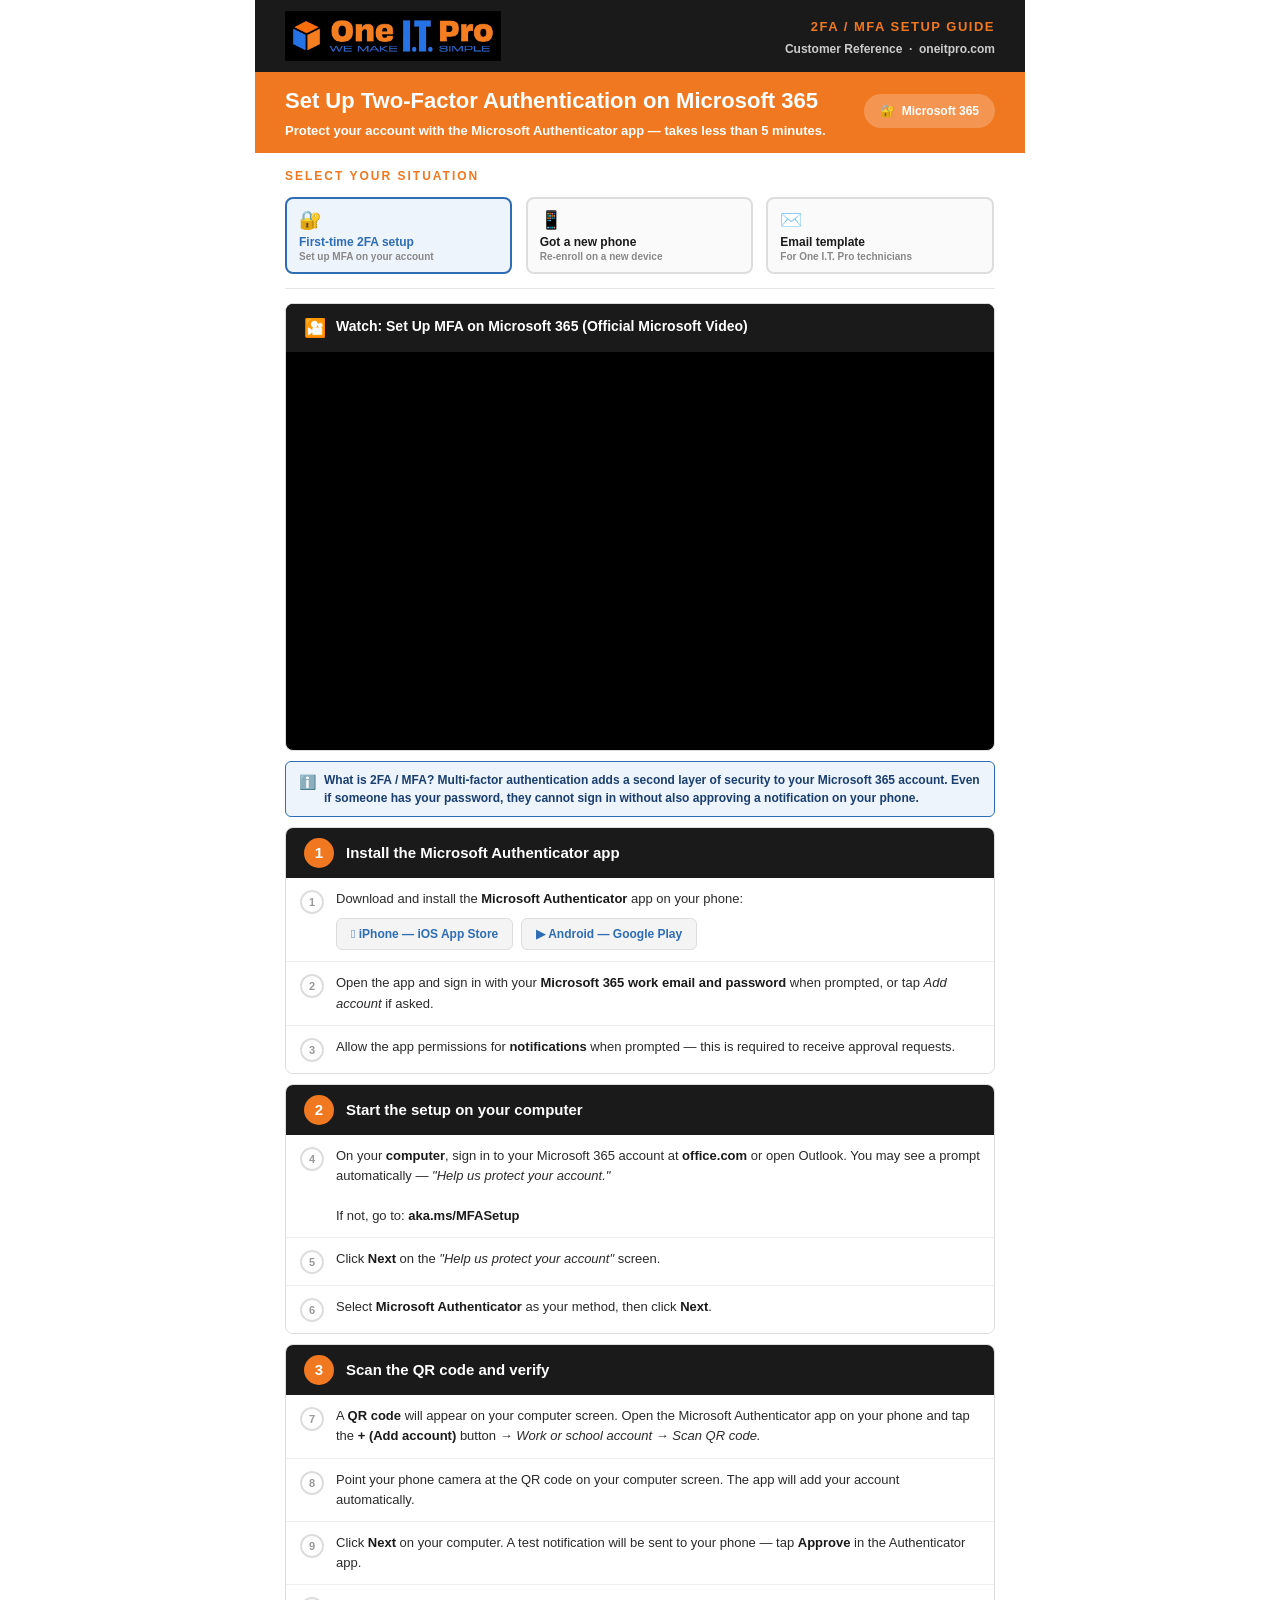
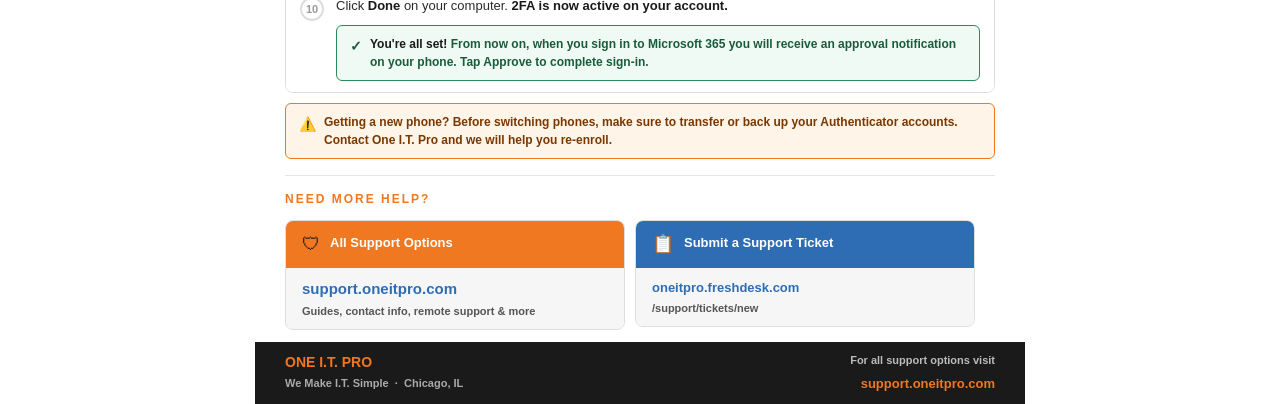
==== 2FA.html @ b77e2d95 "Make support cards clickable on 2FA and 3CX guides" ====
<!DOCTYPE html>
<html lang="en">
<head>
<meta charset="UTF-8">
<meta name="viewport" content="width=device-width, initial-scale=1.0">
<title>One I.T. Pro &ndash; Set Up 2FA / MFA on Microsoft 365</title>
<style>
* { box-sizing: border-box; margin: 0; padding: 0; }
.clearfix { clear: both; }
body {
  font-family: Arial, Helvetica, sans-serif;
  background: #ffffff;
  color: #1a1a1a;
  font-size: 15px;
  line-height: 1.5;
  max-width: 770px; width: 100%; margin: 0 auto;
}

/* HEADER */
.header { background: #1a1a1a; padding: 11px 30px; overflow: hidden; }
.header-logo { float: left; }
.header-logo img { height: 50px; display: block; }
.header-info { float: right; text-align: right; padding-top: 6px; }
.header-info .doc-title { color: #F07820; font-size: 13px; font-weight: 800; letter-spacing: 1.5px; text-transform: uppercase; }
.header-info .doc-sub { color: #cccccc; font-size: 12px; font-weight: 600; margin-top: 3px; }

/* HERO */
.hero { background: #F07820; padding: 12px 30px; overflow: hidden; }
.hero-left { float: left; }
.hero-left h1 { font-size: 22px; font-weight: 900; color: #ffffff; }
.hero-left p  { font-size: 13px; font-weight: 600; color: #ffffff; margin-top: 4px; }
.hero-right { float: right; padding-top: 10px; }
.hero-badge { background: rgba(255,255,255,0.22); border-radius: 22px; padding: 8px 16px; font-size: 12px; font-weight: 800; color: #ffffff; white-space: nowrap; }

/* CONTENT */
.content { padding: 14px 30px 12px; }

/* SECTION LABEL */
.section-label { font-size: 12px; font-weight: 800; letter-spacing: 2px; text-transform: uppercase; color: #F07820; margin-bottom: 12px; }

/* DIVIDER */
.divider { height: 1px; background: #e5e5e5; margin: 0 0 14px; }

/* TABS - inline-block with comment whitespace suppression */
.tab-wrap { margin-bottom: 14px; font-size: 0; }
.tab-btn {
  display: inline-block;
  width: 32%;
  margin-right: 1.9%;
  vertical-align: top;
  border: 2px solid #dddddd;
  border-radius: 8px;
  padding: 10px 12px;
  cursor: pointer;
  background: #fafafa;
  text-align: left;
  font-family: Arial, Helvetica, sans-serif;
  font-size: 15px;
  box-sizing: border-box;
}
.tab-btn:last-child { margin-right: 0; }
.tab-btn:hover { border-color: #2E6DB4; }
.tab-btn.active { border-color: #2E6DB4; background: #eef4fc; }
.tab-btn .tb-icon { font-size: 18px; display: block; margin-bottom: 4px; }
.tab-btn .tb-title { font-size: 12px; font-weight: 800; color: #1a1a1a; display: block; }
.tab-btn.active .tb-title { color: #2E6DB4; }
.tab-btn .tb-desc  { font-size: 10px; font-weight: 600; color: #888888; display: block; margin-top: 2px; }

/* TAB PANELS */
.tab-panel { display: none; }
.tab-panel.active { display: block; }

/* STEP CARDS */
.step-card { border: 1px solid #dddddd; border-radius: 8px; overflow: hidden; margin-bottom: 10px; }
.step-card-hdr { background: #1a1a1a; padding: 10px 18px; overflow: hidden; }
.step-card-num { float: left; width: 30px; height: 30px; border-radius: 50%; background: #F07820; color: #fff; font-size: 15px; font-weight: 900; text-align: center; line-height: 30px; margin-right: 12px; }
.step-card-title { overflow: hidden; padding-top: 4px; font-size: 15px; font-weight: 800; color: #ffffff; }

/* INSTRUCTION ROWS */
.instr-row { background: #ffffff; border-bottom: 1px solid #eeeeee; padding: 11px 14px; overflow: hidden; }
.instr-row:last-child { border-bottom: none; }
.instr-num { float: left; width: 24px; height: 24px; border-radius: 50%; border: 2px solid #dddddd; color: #999999; font-size: 11px; font-weight: 800; text-align: center; line-height: 20px; margin-right: 12px; margin-top: 1px; }
.instr-body { overflow: hidden; font-size: 13px; color: #2a2a2a; line-height: 1.55; }
.instr-body strong { font-weight: 800; color: #1a1a1a; }
.instr-body em { font-style: italic; }

/* STORE BUTTONS */
.store-links { overflow: hidden; margin-top: 9px; }
.store-btn { float: left; margin-right: 8px; display: inline-block; padding: 6px 14px; border-radius: 6px; border: 1px solid #dddddd; background: #f4f4f4; font-size: 12px; font-weight: 800; color: #2E6DB4; text-decoration: none; }
.store-btn:hover { background: #eef4fc; }

/* CALLOUT BOXES */
.callout { border-radius: 6px; padding: 9px 13px; margin-top: 9px; font-size: 12px; font-weight: 600; overflow: hidden; line-height: 1.5; }
.callout-warn   { background: #fff4e8; border: 1px solid #F07820; color: #7a3800; }
.callout-info   { background: #eef4fc; border: 1px solid #2E6DB4; color: #1a3f6f; }
.callout-success { background: #f0faf4; border: 1px solid #2a8a5c; color: #1a5c3a; }
.callout-icon   { float: left; font-size: 14px; margin-right: 8px; margin-top: 1px; }
.callout-text   { overflow: hidden; }
.callout strong { font-weight: 900; }

/* VIDEO EMBED */
.video-wrap { margin: 0 0 10px; border: 1px solid #dddddd; border-radius: 8px; overflow: hidden; background: #000; }
.video-wrap-hdr { background: #1a1a1a; padding: 10px 18px; overflow: hidden; }
.video-wrap-hdr .vw-icon { float: left; font-size: 18px; margin-right: 10px; padding-top: 1px; }
.video-wrap-hdr .vw-title { overflow: hidden; font-size: 14px; font-weight: 800; color: #ffffff; padding-top: 2px; }
.video-inner { position: relative; padding-bottom: 56.25%; height: 0; overflow: hidden; }
.video-inner iframe { position: absolute; top: 0; left: 0; width: 100%; height: 100%; border: none; }

/* EMAIL CARDS */
.email-card { border: 1px solid #dddddd; border-radius: 8px; overflow: hidden; margin-bottom: 12px; }
.email-card-hdr { background: #2E6DB4; padding: 10px 18px; overflow: hidden; }
.email-card-hdr .ec-icon { float: left; font-size: 18px; margin-right: 10px; padding-top: 1px; }
.email-card-hdr .ec-title { overflow: hidden; font-size: 14px; font-weight: 800; color: #ffffff; padding-top: 2px; }
.copy-btn { float: right; padding: 4px 12px; border-radius: 5px; border: 1px solid rgba(255,255,255,0.4); background: rgba(255,255,255,0.15); color: #ffffff; font-size: 11px; font-weight: 800; cursor: pointer; font-family: Arial, Helvetica, sans-serif; margin-top: 1px; }
.copy-btn:hover { background: rgba(255,255,255,0.28); }
.email-body { background: #f9f9f9; padding: 14px 18px; font-family: "Courier New", Courier, monospace; font-size: 12px; line-height: 1.7; color: #2a2a2a; white-space: pre-wrap; word-break: break-word; }

/* FOOTER */
.footer { background: #1a1a1a; padding: 10px 30px; overflow: hidden; }
.footer-left { float: left; }
.footer-brand { color: #F07820; font-size: 14px; font-weight: 900; }
.footer-sub   { color: #aaaaaa; font-size: 11px; font-weight: 600; margin-top: 2px; }
.footer-right { float: right; text-align: right; }
.footer-support-label { color: #bbbbbb; font-size: 11px; font-weight: 600; margin-bottom: 3px; }
.footer-url a { color: #F07820; font-size: 13px; font-weight: 800; text-decoration: none; }
</style>
</head>
<body>

<!-- HEADER -->
<div class="header">
  <div class="header-logo"><img src="[data-uri]" alt="One I.T. Pro"></div>
  <div class="header-info">
    <div class="doc-title">2FA / MFA Setup Guide</div>
    <div class="doc-sub">Customer Reference &nbsp;&middot;&nbsp; oneitpro.com</div>
  </div>
  <div class="clearfix"></div>
</div>

<!-- HERO -->
<div class="hero">
  <div class="hero-left">
    <h1>Set Up Two-Factor Authentication on Microsoft 365</h1>
    <p>Protect your account with the Microsoft Authenticator app &mdash; takes less than 5 minutes.</p>
  </div>
  <div class="hero-right">
    <div class="hero-badge">&#128272;&nbsp; Microsoft 365</div>
  </div>
  <div class="clearfix"></div>
</div>

<!-- CONTENT -->
<div class="content">

  <div class="section-label">Select Your Situation</div>
  <div class="tab-wrap"><!--
    --><button class="tab-btn active" onclick="switchTab('setup', this)"><span class="tb-icon">&#128272;</span><span class="tb-title">First-time 2FA setup</span><span class="tb-desc">Set up MFA on your account</span></button><!--
    --><button class="tab-btn" onclick="switchTab('newphone', this)"><span class="tb-icon">&#128241;</span><span class="tb-title">Got a new phone</span><span class="tb-desc">Re-enroll on a new device</span></button><!--
    --><button class="tab-btn" onclick="switchTab('email', this)"><span class="tb-icon">&#9993;&#65039;</span><span class="tb-title">Email template</span><span class="tb-desc">For One I.T. Pro technicians</span></button><!--
  --></div>

  <div class="divider"></div>

  <!-- ══════ FIRST-TIME SETUP ══════ -->
  <div id="tab-setup" class="tab-panel active">

    <!-- Video -->
    <div class="video-wrap">
      <div class="video-wrap-hdr">
        <div class="vw-icon">&#127910;</div>
        <div class="vw-title">Watch: Set Up MFA on Microsoft 365 (Official Microsoft Video)</div>
        <div class="clearfix"></div>
      </div>
      <div class="video-inner">
        <iframe
          src="https://www.microsoft.com/en-us/videoplayer/embed/RE2MmQR"
          allowfullscreen
          allow="autoplay; fullscreen"
          title="Set up multi-factor authentication for Microsoft 365">
        </iframe>
      </div>
    </div>

    <div class="callout callout-info" style="margin-bottom:10px;">
      <div class="callout-icon">&#8505;&#65039;</div>
      <div class="callout-text"><strong>What is 2FA / MFA?</strong> Multi-factor authentication adds a second layer of security to your Microsoft 365 account. Even if someone has your password, they cannot sign in without also approving a notification on your phone.</div>
      <div class="clearfix"></div>
    </div>

    <!-- STEP 1 -->
    <div class="step-card">
      <div class="step-card-hdr">
        <div class="step-card-num">1</div>
        <div class="step-card-title">Install the Microsoft Authenticator app</div>
        <div class="clearfix"></div>
      </div>
      <div class="instr-row">
        <div class="instr-num">1</div>
        <div class="instr-body">
          Download and install the <strong>Microsoft Authenticator</strong> app on your phone:
          <div class="store-links">
            <a class="store-btn" href="https://apps.apple.com/us/app/microsoft-authenticator/id983156458" target="_blank">&#63743; iPhone &mdash; iOS App Store</a>
            <a class="store-btn" href="https://play.google.com/store/apps/details?id=com.azure.authenticator&hl=en-US" target="_blank">&#9654; Android &mdash; Google Play</a>
            <div class="clearfix"></div>
          </div>
        </div>
        <div class="clearfix"></div>
      </div>
      <div class="instr-row">
        <div class="instr-num">2</div>
        <div class="instr-body">Open the app and sign in with your <strong>Microsoft 365 work email and password</strong> when prompted, or tap <em>Add account</em> if asked.</div>
        <div class="clearfix"></div>
      </div>
      <div class="instr-row">
        <div class="instr-num">3</div>
        <div class="instr-body">Allow the app permissions for <strong>notifications</strong> when prompted &mdash; this is required to receive approval requests.</div>
        <div class="clearfix"></div>
      </div>
    </div>

    <!-- STEP 2 -->
    <div class="step-card">
      <div class="step-card-hdr">
        <div class="step-card-num">2</div>
        <div class="step-card-title">Start the setup on your computer</div>
        <div class="clearfix"></div>
      </div>
      <div class="instr-row">
        <div class="instr-num">4</div>
        <div class="instr-body">On your <strong>computer</strong>, sign in to your Microsoft 365 account at <strong>office.com</strong> or open Outlook. You may see a prompt automatically &mdash; <em>"Help us protect your account."</em><br><br>If not, go to: <strong>aka.ms/MFASetup</strong></div>
        <div class="clearfix"></div>
      </div>
      <div class="instr-row">
        <div class="instr-num">5</div>
        <div class="instr-body">Click <strong>Next</strong> on the <em>"Help us protect your account"</em> screen.</div>
        <div class="clearfix"></div>
      </div>
      <div class="instr-row">
        <div class="instr-num">6</div>
        <div class="instr-body">Select <strong>Microsoft Authenticator</strong> as your method, then click <strong>Next</strong>.</div>
        <div class="clearfix"></div>
      </div>
    </div>

    <!-- STEP 3 -->
    <div class="step-card">
      <div class="step-card-hdr">
        <div class="step-card-num">3</div>
        <div class="step-card-title">Scan the QR code and verify</div>
        <div class="clearfix"></div>
      </div>
      <div class="instr-row">
        <div class="instr-num">7</div>
        <div class="instr-body">A <strong>QR code</strong> will appear on your computer screen. Open the Microsoft Authenticator app on your phone and tap the <strong>+ (Add account)</strong> button &rarr; <em>Work or school account</em> &rarr; <em>Scan QR code.</em></div>
        <div class="clearfix"></div>
      </div>
      <div class="instr-row">
        <div class="instr-num">8</div>
        <div class="instr-body">Point your phone camera at the QR code on your computer screen. The app will add your account automatically.</div>
        <div class="clearfix"></div>
      </div>
      <div class="instr-row">
        <div class="instr-num">9</div>
        <div class="instr-body">Click <strong>Next</strong> on your computer. A test notification will be sent to your phone &mdash; tap <strong>Approve</strong> in the Authenticator app.</div>
        <div class="clearfix"></div>
      </div>
      <div class="instr-row">
        <div class="instr-num">10</div>
        <div class="instr-body">Click <strong>Done</strong> on your computer. <strong>2FA is now active on your account.</strong>
          <div class="callout callout-success">
            <div class="callout-icon">&#10003;</div>
            <div class="callout-text"><strong>You're all set!</strong> From now on, when you sign in to Microsoft 365 you will receive an approval notification on your phone. Tap Approve to complete sign-in.</div>
            <div class="clearfix"></div>
          </div>
        </div>
        <div class="clearfix"></div>
      </div>
    </div>

    <div class="callout callout-warn">
      <div class="callout-icon">&#9888;&#65039;</div>
      <div class="callout-text"><strong>Getting a new phone?</strong> Before switching phones, make sure to transfer or back up your Authenticator accounts. Contact One I.T. Pro and we will help you re-enroll.</div>
      <div class="clearfix"></div>
    </div>

  </div><!-- /tab-setup -->

  <!-- ══════ NEW PHONE ══════ -->
  <div id="tab-newphone" class="tab-panel">

    <div class="callout callout-info" style="margin-bottom:12px;">
      <div class="callout-icon">&#8505;&#65039;</div>
      <div class="callout-text"><strong>Got a new phone?</strong> You will need to re-enroll Microsoft Authenticator and link it to your Microsoft 365 account again. Follow these steps.</div>
      <div class="clearfix"></div>
    </div>

    <div class="step-card">
      <div class="step-card-hdr">
        <div class="step-card-num">1</div>
        <div class="step-card-title">Install the app on your new phone</div>
        <div class="clearfix"></div>
      </div>
      <div class="instr-row">
        <div class="instr-num">1</div>
        <div class="instr-body">
          Install <strong>Microsoft Authenticator</strong> on your new phone:
          <div class="store-links">
            <a class="store-btn" href="https://apps.apple.com/us/app/microsoft-authenticator/id983156458" target="_blank">&#63743; iPhone &mdash; iOS App Store</a>
            <a class="store-btn" href="https://play.google.com/store/apps/details?id=com.azure.authenticator&hl=en-US" target="_blank">&#9654; Android &mdash; Google Play</a>
            <div class="clearfix"></div>
          </div>
        </div>
        <div class="clearfix"></div>
      </div>
      <div class="instr-row">
        <div class="instr-num">2</div>
        <div class="instr-body">Allow <strong>notifications</strong> when the app asks for permissions.</div>
        <div class="clearfix"></div>
      </div>
    </div>

    <div class="step-card">
      <div class="step-card-hdr">
        <div class="step-card-num">2</div>
        <div class="step-card-title">Remove the old device and re-enroll</div>
        <div class="clearfix"></div>
      </div>
      <div class="instr-row">
        <div class="instr-num">3</div>
        <div class="instr-body">On your <strong>computer</strong>, go to <strong>aka.ms/mysecurityinfo</strong> and sign in with your Microsoft 365 account.</div>
        <div class="clearfix"></div>
      </div>
      <div class="instr-row">
        <div class="instr-num">4</div>
        <div class="instr-body">Find your <strong>old Authenticator app</strong> entry and click <strong>Delete</strong> to remove it.</div>
        <div class="clearfix"></div>
      </div>
      <div class="instr-row">
        <div class="instr-num">5</div>
        <div class="instr-body">Click <strong>+ Add sign-in method</strong> &rarr; choose <em>Authenticator app</em> &rarr; follow the on-screen steps to scan the new QR code with your new phone.</div>
        <div class="clearfix"></div>
      </div>
      <div class="instr-row">
        <div class="instr-num">6</div>
        <div class="instr-body">Approve the test notification on your new phone and click <strong>Done.</strong>
          <div class="callout callout-success">
            <div class="callout-icon">&#10003;</div>
            <div class="callout-text"><strong>Re-enrollment complete.</strong> Your new phone is now linked to your Microsoft 365 account.</div>
            <div class="clearfix"></div>
          </div>
        </div>
        <div class="clearfix"></div>
      </div>
    </div>

    <div class="callout callout-warn">
      <div class="callout-icon">&#9888;&#65039;</div>
      <div class="callout-text"><strong>Can't sign in to remove the old device?</strong> If you are locked out because you no longer have access to your old phone, contact One I.T. Pro and we will reset your MFA from the admin portal.</div>
      <div class="clearfix"></div>
    </div>

  </div><!-- /tab-newphone -->

  <!-- ══════ EMAIL TEMPLATE ══════ -->
  <div id="tab-email" class="tab-panel">

    <div class="email-card">
      <div class="email-card-hdr">
        <div class="ec-icon">&#128272;</div>
        <button class="copy-btn" onclick="copyEmail('email-setup', this)">&#128203; Copy</button>
        <div class="ec-title">Template &mdash; First-time 2FA / MFA setup</div>
        <div class="clearfix"></div>
      </div>
      <pre class="email-body" id="email-setup">Hi [Name],

Your IT administrator has enabled Multi-Factor Authentication (MFA/2FA) on your
Microsoft 365 account. This adds an extra layer of security so that even if your
password is compromised, your account stays protected.

Please follow these steps to complete your setup:

STEP 1 -- Install the Microsoft Authenticator app on your phone:
   - iPhone:  https://apps.apple.com/us/app/microsoft-authenticator/id983156458
   - Android: https://play.google.com/store/apps/details?id=com.azure.authenticator

STEP 2 -- On your computer, go to: https://aka.ms/MFASetup
   Sign in with your Microsoft 365 work email and password.

STEP 3 -- Follow the on-screen steps:
   1. Click Next on the "Help us protect your account" screen.
   2. Select Microsoft Authenticator and click Next.
   3. Open the Authenticator app on your phone.
   4. Tap + (Add account) > Work or school account > Scan QR code.
   5. Scan the QR code shown on your computer screen.
   6. Approve the test notification on your phone.
   7. Click Done on your computer.

Once complete, every time you sign in to Microsoft 365 you will receive an
approval notification on your phone -- simply tap Approve to sign in.

If you run into any issues, please reply to this ticket and we will assist.

Thank you,
[Your Name]
One I.T. Pro Support

For all support options: https://support.oneitpro.com
Submit a ticket online:  https://oneitpro.freshdesk.com/support/tickets/new</pre>
    </div>

    <div class="email-card">
      <div class="email-card-hdr">
        <div class="ec-icon">&#128241;</div>
        <button class="copy-btn" onclick="copyEmail('email-newphone', this)">&#128203; Copy</button>
        <div class="ec-title">Template &mdash; New phone / re-enrollment</div>
        <div class="clearfix"></div>
      </div>
      <pre class="email-body" id="email-newphone">Hi [Name],

Since you have a new phone, you will need to re-enroll the Microsoft Authenticator
app to continue receiving sign-in approvals for your Microsoft 365 account.

Please follow these steps:

1. Install Microsoft Authenticator on your new phone:
   - iPhone:  https://apps.apple.com/us/app/microsoft-authenticator/id983156458
   - Android: https://play.google.com/store/apps/details?id=com.azure.authenticator

2. On your computer, go to: https://aka.ms/mysecurityinfo
   Sign in with your Microsoft 365 work email and password.

3. Find your old Authenticator entry and click Delete to remove it.

4. Click + Add sign-in method > Authenticator app and follow the steps
   to scan a new QR code with your new phone.

5. Approve the test notification and click Done.

If you are locked out and cannot sign in, please reply to this ticket right away
and we will reset your MFA from the admin portal.

Thank you,
[Your Name]
One I.T. Pro Support

For all support options: https://support.oneitpro.com
Submit a ticket online:  https://oneitpro.freshdesk.com/support/tickets/new</pre>
    </div>

  </div><!-- /tab-email -->

  <div class="divider" style="margin-top:16px;"></div>

  <div class="section-label">Need More Help?</div>
  <table style="width:100%; border-collapse:separate; border-spacing:10px 0; margin:0 -10px;">
    <tr>
      <td style="width:50%; vertical-align:top; padding:0;">
        <div style="border:1px solid #dddddd; border-radius:8px; overflow:hidden;">
          <div style="background:#F07820; padding:10px 16px; overflow:hidden;">
            <span style="float:left; font-size:18px; margin-right:10px;">&#128737;</span>
            <span style="overflow:hidden; display:block; font-size:13px; font-weight:800; color:#ffffff; padding-top:2px;">All Support Options</span>
            <div class="clearfix"></div>
          </div>
          <a href="https://support.oneitpro.com" target="_blank" style="display:block; background:#f6f6f6; padding:10px 16px; text-decoration:none;">
            <div style="font-size:15px; font-weight:900; color:#2E6DB4;">support.oneitpro.com</div>
            <div style="font-size:11px; font-weight:600; color:#555555; margin-top:2px;">Guides, contact info, remote support &amp; more</div>
          </a>
        </div>
      </td>
      <td style="width:50%; vertical-align:top; padding:0;">
        <div style="border:1px solid #dddddd; border-radius:8px; overflow:hidden;">
          <div style="background:#2E6DB4; padding:10px 16px; overflow:hidden;">
            <span style="float:left; font-size:18px; margin-right:10px;">&#128203;</span>
            <span style="overflow:hidden; display:block; font-size:13px; font-weight:800; color:#ffffff; padding-top:2px;">Submit a Support Ticket</span>
            <div class="clearfix"></div>
          </div>
          <a href="https://oneitpro.freshdesk.com/support/tickets/new" target="_blank" style="display:block; background:#f6f6f6; padding:10px 16px; text-decoration:none;">
            <div style="font-size:13px; font-weight:900; color:#2E6DB4;">oneitpro.freshdesk.com</div>
            <div style="font-size:11px; font-weight:600; color:#555555; margin-top:2px;">/support/tickets/new</div>
          </a>
        </div>
      </td>
    </tr>
  </table>

</div><!-- /content -->

<!-- FOOTER -->
<div class="footer">
  <div class="footer-left">
    <div class="footer-brand">ONE I.T. PRO</div>
    <div class="footer-sub">We Make I.T. Simple &nbsp;&middot;&nbsp; Chicago, IL</div>
  </div>
  <div class="footer-right">
    <div class="footer-support-label">For all support options visit</div>
    <div class="footer-url"><a href="https://support.oneitpro.com">support.oneitpro.com</a></div>
  </div>
  <div class="clearfix"></div>
</div>

<script>
function switchTab(name, btn) {
  document.querySelectorAll(".tab-panel").forEach(function(p){ p.classList.remove("active"); });
  document.querySelectorAll(".tab-btn").forEach(function(b){ b.classList.remove("active"); });
  document.getElementById("tab-" + name).classList.add("active");
  btn.classList.add("active");
}
function copyEmail(id, btn) {
  var text = document.getElementById(id).innerText;
  if (navigator.clipboard) {
    navigator.clipboard.writeText(text).then(function(){
      btn.textContent = "Copied!";
      setTimeout(function(){ btn.textContent = "Copy"; }, 2500);
    });
  } else {
    var el = document.getElementById(id);
    var r = document.createRange(); r.selectNode(el);
    window.getSelection().removeAllRanges();
    window.getSelection().addRange(r);
    document.execCommand("copy");
    window.getSelection().removeAllRanges();
    btn.textContent = "Copied!";
    setTimeout(function(){ btn.textContent = "Copy"; }, 2500);
  }
}
</script>
</body>
</html>
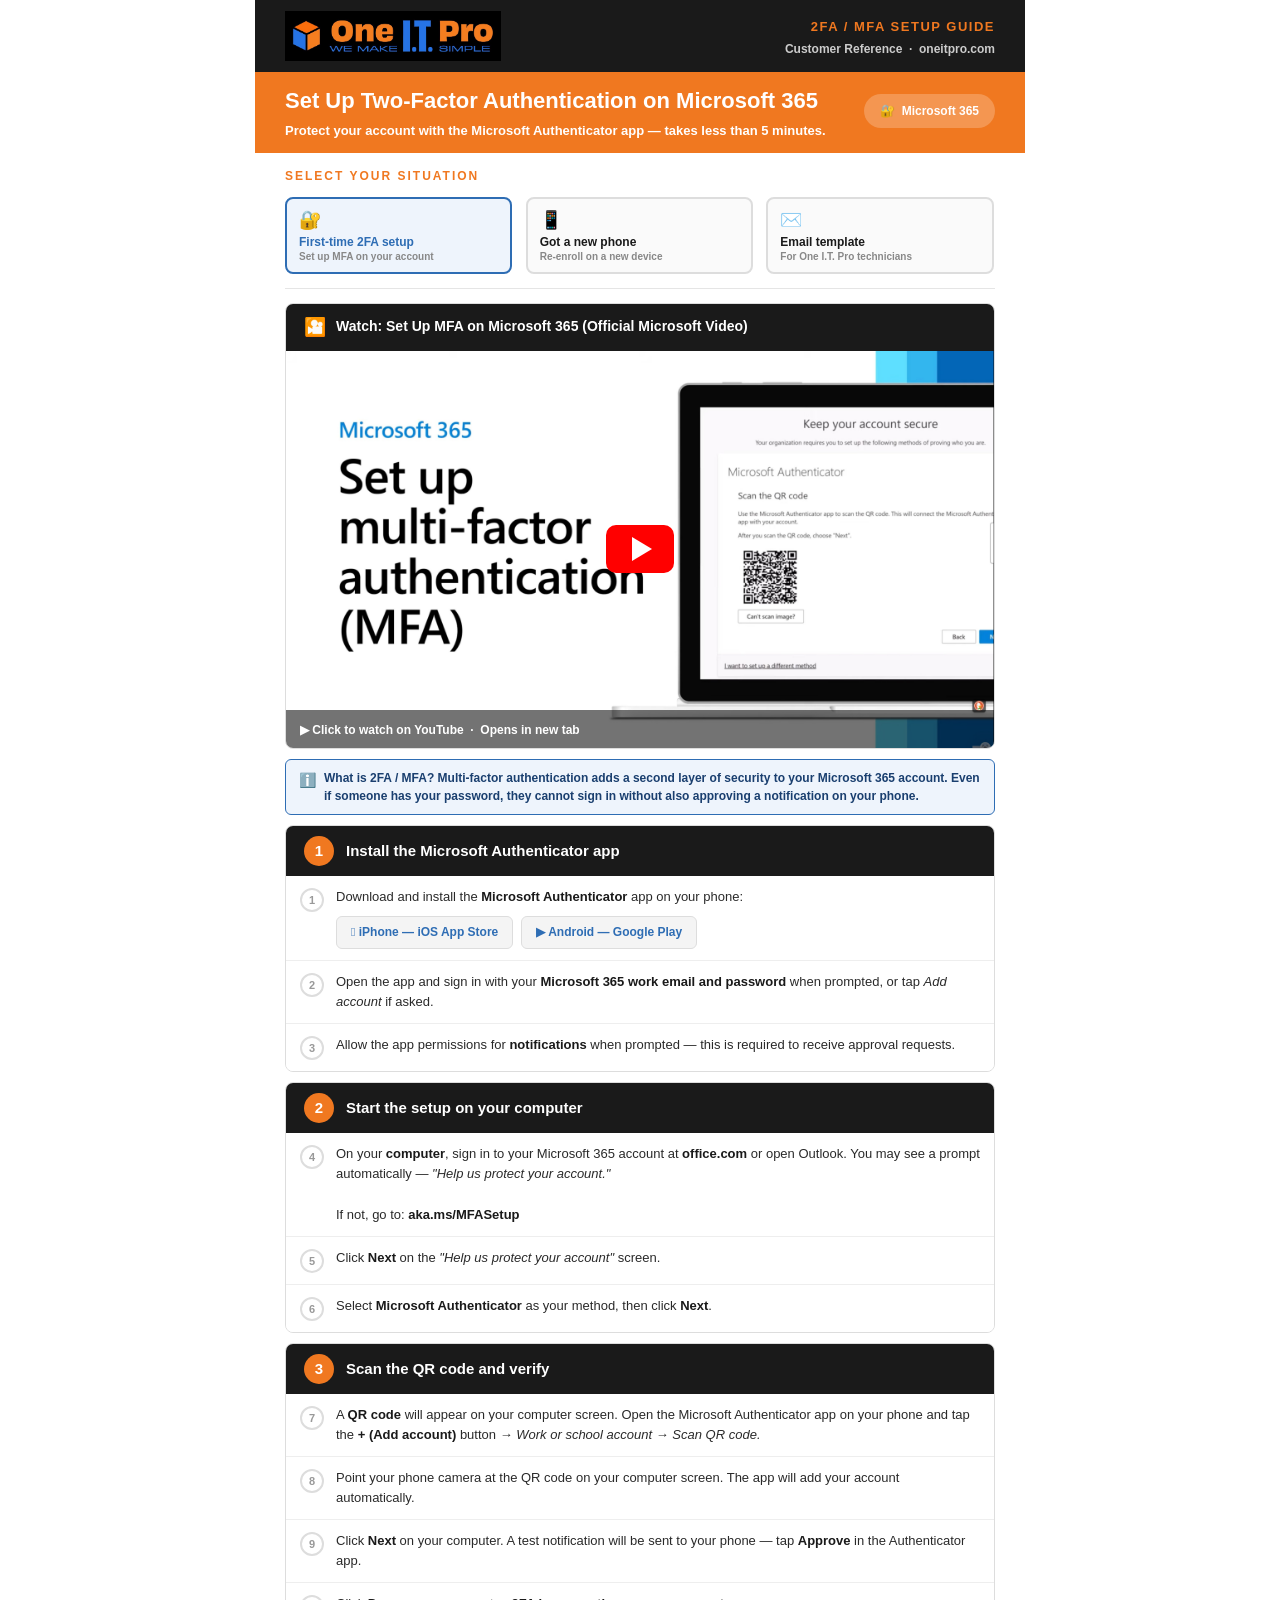
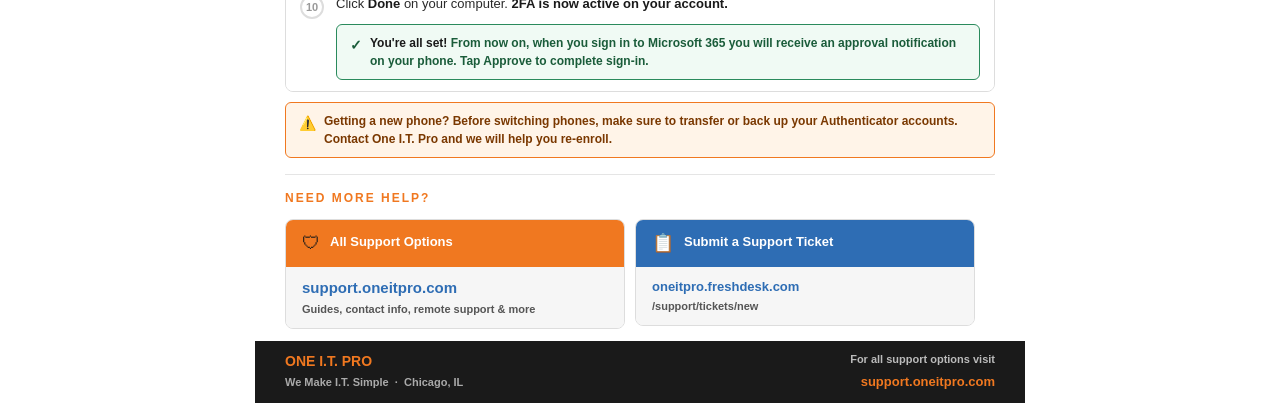
==== commit 8df7db66: "Replace video iframe with thumbnail" ====
--- a/2FA.html
+++ b/2FA.html
@@ -98,13 +98,7 @@
 .callout-text   { overflow: hidden; }
 .callout strong { font-weight: 900; }
 
-/* VIDEO EMBED */
-.video-wrap { margin: 0 0 10px; border: 1px solid #dddddd; border-radius: 8px; overflow: hidden; background: #000; }
-.video-wrap-hdr { background: #1a1a1a; padding: 10px 18px; overflow: hidden; }
-.video-wrap-hdr .vw-icon { float: left; font-size: 18px; margin-right: 10px; padding-top: 1px; }
-.video-wrap-hdr .vw-title { overflow: hidden; font-size: 14px; font-weight: 800; color: #ffffff; padding-top: 2px; }
-.video-inner { position: relative; padding-bottom: 56.25%; height: 0; overflow: hidden; }
-.video-inner iframe { position: absolute; top: 0; left: 0; width: 100%; height: 100%; border: none; }
+
 
 /* EMAIL CARDS */
 .email-card { border: 1px solid #dddddd; border-radius: 8px; overflow: hidden; margin-bottom: 12px; }
@@ -165,21 +159,24 @@
   <div id="tab-setup" class="tab-panel active">
 
     <!-- Video -->
-    <div class="video-wrap">
-      <div class="video-wrap-hdr">
-        <div class="vw-icon">&#127910;</div>
-        <div class="vw-title">Watch: Set Up MFA on Microsoft 365 (Official Microsoft Video)</div>
-        <div class="clearfix"></div>
-      </div>
-      <div class="video-inner">
-        <iframe
-          src="https://www.microsoft.com/en-us/videoplayer/embed/RE2MmQR"
-          allowfullscreen
-          allow="autoplay; fullscreen"
-          title="Set up multi-factor authentication for Microsoft 365">
-        </iframe>
-      </div>
-    </div>
+    <a href="https://www.youtube.com/watch?v=JCFAoMPFq-Q" target="_blank" style="display:block; text-decoration:none; margin-bottom:10px;">
+      <div style="border:1px solid #dddddd; border-radius:8px; overflow:hidden;">
+        <div style="background:#1a1a1a; padding:10px 18px; overflow:hidden;">
+          <div style="float:left; font-size:18px; margin-right:10px;">&#127910;</div>
+          <div style="overflow:hidden; font-size:14px; font-weight:800; color:#ffffff; padding-top:2px;">Watch: Set Up MFA on Microsoft 365 (Official Microsoft Video)</div>
+          <div class="clearfix"></div>
+        </div>
+        <div style="position:relative; background:#000;">
+          <img src="[data-uri]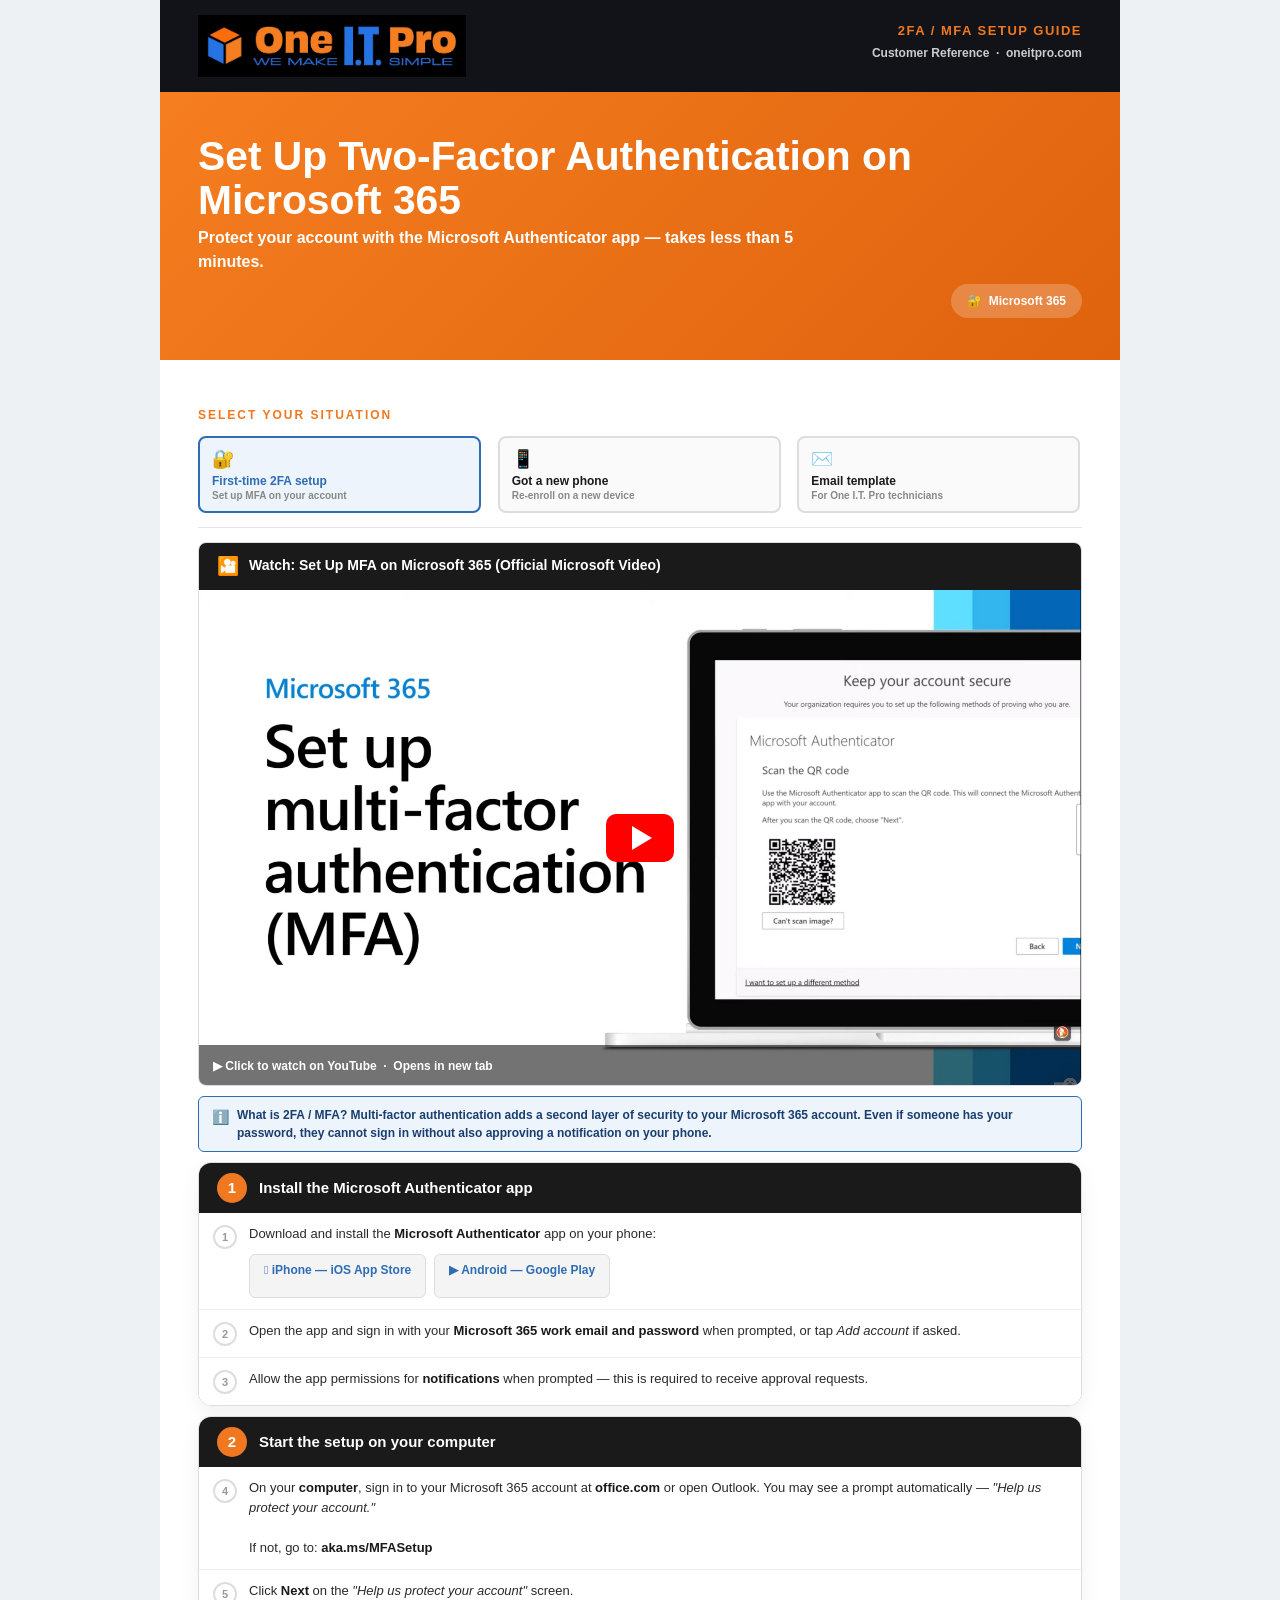
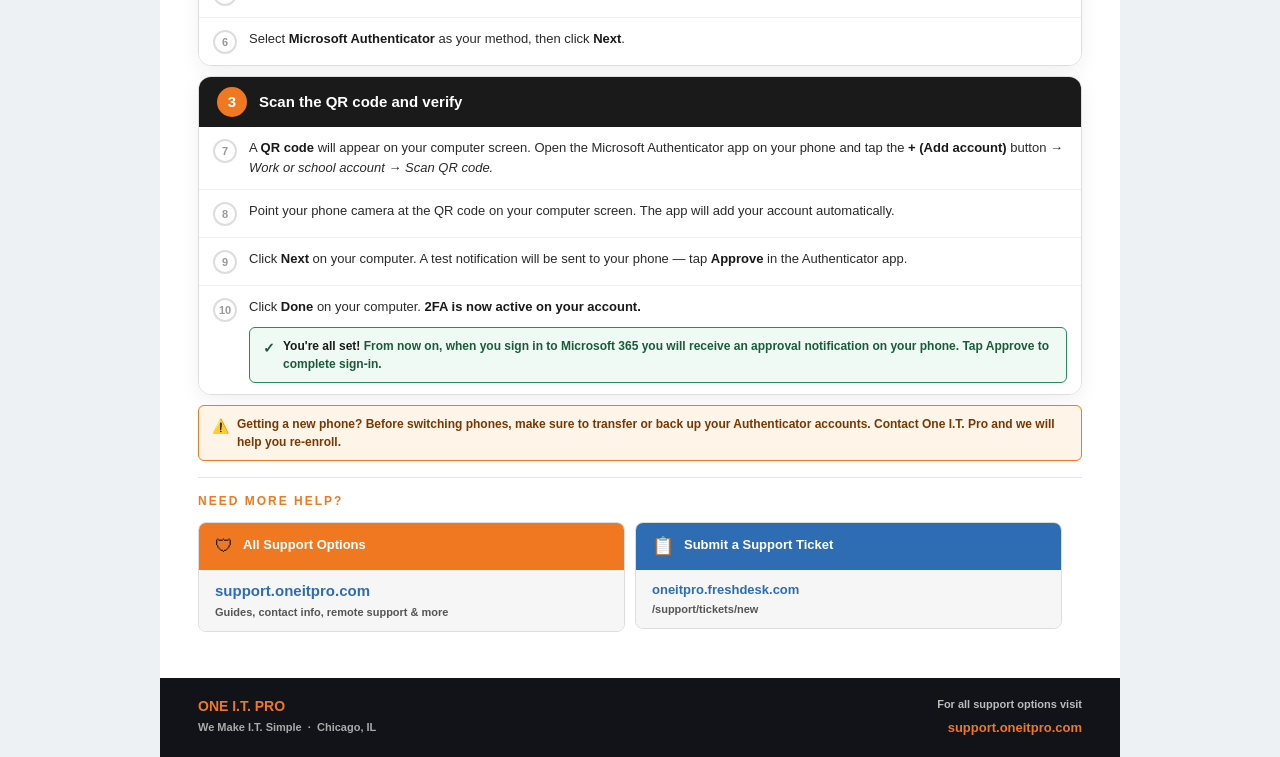
==== commit b445430c: "Redesign support site and improve mobile layouts" ====
--- a/2FA.html
+++ b/2FA.html
@@ -118,6 +118,7 @@
 .footer-support-label { color: #bbbbbb; font-size: 11px; font-weight: 600; margin-bottom: 3px; }
 .footer-url a { color: #F07820; font-size: 13px; font-weight: 800; text-decoration: none; }
 </style>
+<link rel="stylesheet" href="responsive.css">
 </head>
 <body>
 
@@ -522,4 +523,4 @@
 }
 </script>
 </body>
-</html>+</html>
--- a/responsive.css
+++ b/responsive.css
@@ -0,0 +1,15 @@
+:root{--ink:#111318;--soft:#252a33;--orange:#f57e20;--blue:#2573e5;--paper:#fff;--mist:#f4f6f8;--line:#dfe3e8;--muted:#5c6470;--radius:18px}
+html{scroll-behavior:smooth;-webkit-text-size-adjust:100%}body{margin:0;background:var(--paper);color:var(--ink);font-family:Arial,Helvetica,sans-serif}a{text-underline-offset:.18em}img{max-width:100%}
+.support-home *{box-sizing:border-box}.support-home{min-width:0;font-size:16px;line-height:1.55}.support-home main{overflow:hidden}
+.site-header{min-height:78px;padding:14px clamp(20px,5vw,72px);background:var(--ink);display:flex;align-items:center;justify-content:space-between;gap:28px;position:sticky;top:0;z-index:20;box-shadow:0 8px 24px #00000024}.brand{display:flex;width:min(290px,34vw);flex:0 0 auto}.brand img{width:100%;height:auto;display:block}.site-nav{display:flex;align-items:center;justify-content:flex-end;gap:clamp(14px,2vw,28px)}.site-nav a{color:#e6e8eb;font-size:.9rem;font-weight:700;text-decoration:none;white-space:nowrap}.site-nav a:hover,.site-nav a:focus-visible{color:var(--orange)}.site-nav .nav-phone{padding:10px 16px;border:1px solid #ffffff59;border-radius:999px;color:#fff}
+.support-hero{min-height:500px;padding:clamp(72px,10vw,132px) clamp(20px,8vw,120px);background:radial-gradient(circle at 84% 20%,#2573e547,transparent 28%),linear-gradient(135deg,#111318 0%,#181c23 58%,#252a33 100%);color:#fff;display:grid;grid-template-columns:minmax(0,1.5fr) minmax(280px,.7fr);align-items:end;gap:clamp(40px,8vw,110px);position:relative}.support-hero:before{content:"";position:absolute;width:190px;height:190px;right:8vw;top:-96px;border:34px solid var(--orange);transform:rotate(45deg);opacity:.92}.hero-copy,.hours-card{position:relative;z-index:1}.eyebrow{margin:0 0 12px;color:var(--orange);font-size:.8rem;font-weight:900;letter-spacing:.16em;text-transform:uppercase}.support-hero h1{max-width:800px;margin:0;font-size:clamp(2.8rem,7vw,6.4rem);line-height:.95;letter-spacing:-.055em}.hero-intro{max-width:690px;margin:28px 0 0;color:#cdd2d9;font-size:clamp(1.05rem,2vw,1.28rem)}.hero-actions{display:flex;flex-wrap:wrap;gap:12px;margin-top:32px}.button{min-height:50px;padding:13px 22px;border-radius:10px;display:inline-flex;align-items:center;justify-content:center;gap:9px;font-weight:900;text-decoration:none;transition:transform .18s ease,background .18s ease}.button:hover{transform:translateY(-2px)}.button-primary{background:var(--orange);color:#101216}.button-primary:hover{background:#ff913c}.button-secondary{border:1px solid #5e6672;color:#fff}.button-secondary:hover{background:#ffffff14}.hours-card{padding:24px;border:1px solid #ffffff24;border-radius:var(--radius);background:#ffffff12;backdrop-filter:blur(10px);display:flex;gap:13px;align-items:flex-start}.hours-card strong,.hours-card span{display:block}.hours-card span{color:#bec4cc;font-size:.92rem}.status-dot{width:10px;height:10px;margin-top:7px;border-radius:50%;background:#42d483;box-shadow:0 0 0 5px #42d48321;flex:0 0 auto}
+.support-section,.process-section{padding:clamp(64px,9vw,112px) clamp(20px,8vw,120px)}.section-heading{max-width:760px;margin-bottom:38px}.section-heading h2,.remote-section h2{margin:0;font-size:clamp(2rem,4vw,3.7rem);line-height:1.02;letter-spacing:-.04em}.support-grid{display:grid;grid-template-columns:1.1fr 1fr 1fr;gap:18px;align-items:stretch}.support-option{padding:clamp(24px,3vw,36px);border:1px solid var(--line);border-radius:var(--radius);background:#fff;box-shadow:0 8px 28px #1113180f;display:flex;flex-direction:column}.support-option h3{margin:22px 0 10px;font-size:clamp(1.35rem,2vw,1.8rem);line-height:1.1}.support-option>p{margin:0 0 25px;color:var(--muted)}.option-topline{display:flex;align-items:center;gap:10px;color:var(--muted);font-size:.77rem;font-weight:900;letter-spacing:.1em;text-transform:uppercase}.option-icon{width:34px;height:34px;border-radius:9px;background:var(--mist);color:var(--blue);display:inline-grid;place-items:center;font-size:1rem}.emergency-option{border:2px solid var(--orange);background:linear-gradient(180deg,#fff8f2,#fff 34%)}.emergency-option .option-icon{background:var(--orange);color:#111}.contact-link{margin-top:auto;padding:16px;border-radius:12px;background:var(--ink);color:#fff;text-decoration:none;display:flex;flex-direction:column}.contact-link span{color:#b9c0c9;font-size:.78rem;font-weight:800;letter-spacing:.08em;text-transform:uppercase}.contact-link strong{margin-top:2px;font-size:clamp(1.25rem,2vw,1.7rem)}.email-link{padding:14px 2px 0;color:var(--blue);font-weight:800;overflow-wrap:anywhere}.qualifies{margin-top:25px;padding-top:22px;border-top:1px solid var(--line)}.qualifies h4{margin:0 0 8px;font-size:.84rem;text-transform:uppercase;letter-spacing:.08em}.qualifies ul{margin:0;padding-left:21px;color:var(--muted)}.qualifies li{margin:7px 0}
+.process-section{background:var(--mist)}.process-list{margin:0;padding:0;list-style:none;display:grid;grid-template-columns:repeat(4,1fr)}.process-list li{padding:0 28px;border-left:1px solid #cfd4da}.process-list li:first-child{padding-left:0;border-left:0}.process-list li>span{width:42px;height:42px;margin-bottom:25px;border-radius:50%;background:var(--orange);display:grid;place-items:center;font-weight:900}.process-list strong{font-size:1.05rem}.process-list p{margin:8px 0 0;color:var(--muted);font-size:.94rem}
+.remote-section{margin:clamp(20px,4vw,64px);padding:clamp(34px,6vw,72px);border-radius:24px;background:var(--ink);color:#fff;display:flex;justify-content:space-between;align-items:center;gap:40px}.remote-copy{max-width:760px}.remote-copy>p:not(.eyebrow){color:#c6cbd2}.trust-list{display:flex;flex-wrap:wrap;gap:8px 22px;margin:24px 0 0;padding:0;list-style:none;color:#dde1e6;font-size:.9rem}.trust-list li:before{content:"✓";margin-right:7px;color:var(--orange);font-weight:900}.remote-button{flex:0 0 auto}.site-footer{padding:42px clamp(20px,5vw,72px);background:#0a0b0e;color:#9299a3;display:grid;grid-template-columns:minmax(180px,280px) 1fr auto;align-items:center;gap:36px;font-size:.85rem}.site-footer img{display:block;width:100%}.footer-links{display:flex;flex-wrap:wrap;gap:12px 24px}.footer-links a{color:#d7dbe0;text-decoration:none}.footer-links a:hover{color:var(--orange)}
+/* Shared responsive upgrades for the four standalone guides. */
+body:not(.support-home){max-width:960px!important;width:100%!important;min-width:0;margin:0 auto!important;background:#eef1f4!important;font-size:16px!important}body:not(.support-home) .header{padding:15px clamp(18px,5vw,38px)!important;background:var(--ink)!important}body:not(.support-home) .header-logo img{width:min(290px,56vw)!important;height:auto!important;max-height:62px;object-fit:contain;object-position:left center}body:not(.support-home) .hero{padding:clamp(22px,5vw,42px) clamp(18px,5vw,38px)!important;background:linear-gradient(135deg,var(--orange),#df620d)!important}body:not(.support-home) .hero-left h1{font-size:clamp(1.65rem,5vw,2.55rem)!important;line-height:1.08!important}body:not(.support-home) .hero-left p{font-size:1rem!important;max-width:650px}body:not(.support-home) .content{padding:clamp(24px,5vw,46px) clamp(16px,5vw,38px)!important;background:#fff}body:not(.support-home) .card,body:not(.support-home) .card-stacked,body:not(.support-home) .step-card,body:not(.support-home) .email-card,body:not(.support-home) .expect-card{border-radius:13px!important;box-shadow:0 6px 20px #1113180f}body:not(.support-home) .tab-btn,body:not(.support-home) .device-card,body:not(.support-home) .store-btn{min-height:44px}body:not(.support-home) .footer{padding:18px clamp(18px,5vw,38px)!important;background:var(--ink)!important}
+@media(max-width:900px){.site-header{position:static;flex-direction:column;align-items:stretch;gap:14px}.brand{width:min(290px,76vw)}.site-nav{justify-content:flex-start;overflow-x:auto;padding-bottom:3px}.support-hero{min-height:0;grid-template-columns:1fr;align-items:start}.support-grid{grid-template-columns:1fr 1fr}.emergency-option{grid-column:1/-1}.process-list{grid-template-columns:1fr 1fr;gap:34px 0}.process-list li:nth-child(3){padding-left:0;border-left:0}.remote-section{align-items:flex-start;flex-direction:column}.site-footer{grid-template-columns:minmax(180px,250px) 1fr}.site-footer p{grid-column:1/-1}}
+@media(max-width:640px){.site-header{padding:14px 18px}.site-nav a:not(.nav-phone){display:none}.site-nav .nav-phone{width:100%;text-align:center}.support-hero{padding-top:62px;padding-bottom:58px}.support-hero:before{width:100px;height:100px;border-width:20px;top:-60px}.hero-actions{flex-direction:column}.hero-actions .button{width:100%}.hours-card{padding:18px}.support-grid,.process-list{grid-template-columns:1fr}.emergency-option{grid-column:auto}.process-list li,.process-list li:nth-child(3){padding:0 0 26px 58px;border-left:0;border-bottom:1px solid #cfd4da;display:grid;grid-template-columns:42px 1fr;gap:16px}.process-list li:last-child{border-bottom:0;padding-bottom:0}.process-list li>span{margin:0 0 0 -58px;grid-row:1}.process-list li>div{grid-column:2;grid-row:1}.remote-section{margin:18px 12px;border-radius:18px}.remote-button{width:100%}.site-footer{grid-template-columns:1fr}.site-footer img{max-width:260px}.site-footer p{grid-column:auto}
+body:not(.support-home) .header,body:not(.support-home) .hero{overflow:visible!important}body:not(.support-home) .header-logo,body:not(.support-home) .header-info,body:not(.support-home) .hero-left,body:not(.support-home) .hero-right,body:not(.support-home) .footer-left,body:not(.support-home) .footer-right{float:none!important;width:100%!important;text-align:left!important}body:not(.support-home) .header-info{padding-top:12px!important}body:not(.support-home) .hero-right{padding-top:14px!important}body:not(.support-home) .hero-badge,body:not(.support-home) .hero-hours{display:inline-block;white-space:normal!important}body:not(.support-home) .path-row,body:not(.support-home) .path-col-left,body:not(.support-home) .path-col-right,body:not(.support-home) .dir-table,body:not(.support-home) .dir-table tbody,body:not(.support-home) .dir-table tr,body:not(.support-home) .dir-td,body:not(.support-home) .tab-table,body:not(.support-home) .tab-table tbody,body:not(.support-home) .tab-table tr,body:not(.support-home) .tab-td{display:block!important;width:100%!important;margin:0!important}body:not(.support-home) .path-col-left,body:not(.support-home) .dir-td,body:not(.support-home) .tab-td{margin-bottom:14px!important}body:not(.support-home) .tab-wrap,body:not(.support-home) .device-wrap,body:not(.support-home) .store-links{display:grid!important;grid-template-columns:1fr!important;gap:10px!important}body:not(.support-home) .tab-btn,body:not(.support-home) .device-card,body:not(.support-home) .store-btn{float:none!important;display:block!important;width:100%!important;margin:0!important}body:not(.support-home) .instr-row{padding:14px 12px!important}body:not(.support-home) .instr-body,body:not(.support-home) .email-body{overflow-wrap:anywhere;word-break:normal!important}body:not(.support-home) .footer-right{margin-top:14px}}
+@media(prefers-reduced-motion:reduce){html{scroll-behavior:auto}.button{transition:none}}
+.chat-button{border:0;font:900 1rem Arial,Helvetica,sans-serif;cursor:pointer}.chat-note{margin:16px 0 0;color:#cdd2d9;font-size:.88rem}.chat-note span{margin-right:7px;color:#42d483;font-size:.65rem}
